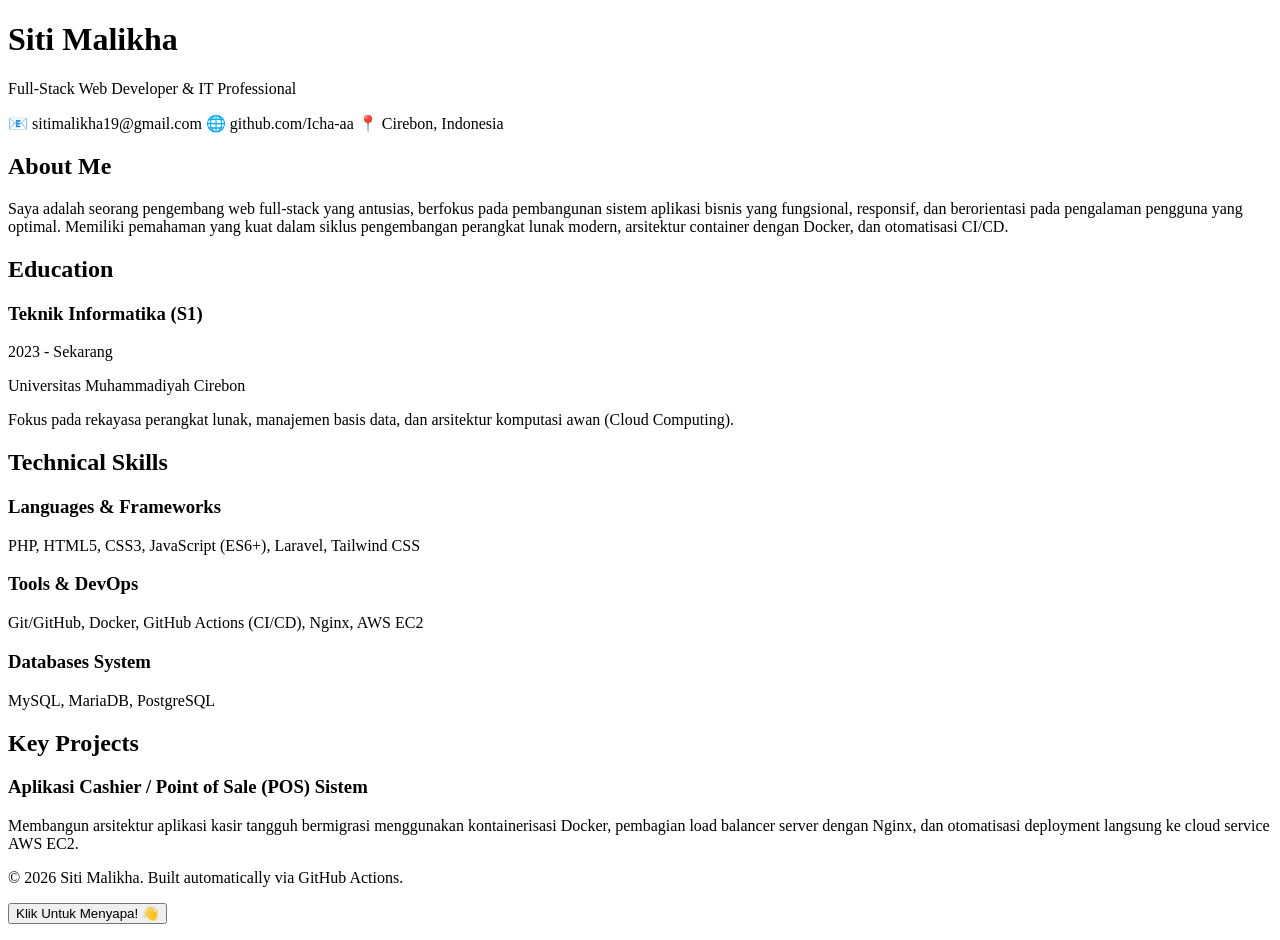
==== static-cv/index.html @ 8d079396 "git commit -m "fix: update deploy workflow to use correct branch name"" ====
<!DOCTYPE html>
<html lang="en">
<head>
    <meta charset="UTF-8">
    <meta name="viewport" content="width=device-width, initial-scale=1.0">
    <title>Curriculum Vitae - Siti Malikha</title>
    <link rel="stylesheet" href="styles/style.css">
    <link rel="preconnect" href="https://fonts.googleapis.com">
    <link rel="preconnect" href="https://fonts.gstatic.com" crossorigin>
    <link href="https://fonts.googleapis.com/css2?family=Inter:wght@300;400;500;600;700&display=swap" rel="stylesheet">
</head>
<body>
    <div class="cv-container">
        <header class="cv-header">
            <div class="header-content">
                <h1>Siti Malikha</h1>
                <p class="subtitle">Full-Stack Web Developer & IT Professional</p>
                <div class="contact-info">
                    <span>📧 sitimalikha19@gmail.com</span>
                    <span>🌐 github.com/Icha-aa</span>
                    <span>📍 Cirebon, Indonesia</span>
                </div>
            </div>
        </header>

        <div class="cv-body">
            <section class="cv-section">
                <h2>About Me</h2>
                <p>Saya adalah seorang pengembang web full-stack yang antusias, berfokus pada pembangunan sistem aplikasi bisnis yang fungsional, responsif, dan berorientasi pada pengalaman pengguna yang optimal. Memiliki pemahaman yang kuat dalam siklus pengembangan perangkat lunak modern, arsitektur container dengan Docker, dan otomatisasi CI/CD.</p>
            </section>

            <section class="cv-section">
                <h2>Education</h2>
                <div class="timeline-item">
                    <div class="timeline-header">
                        <h3>Teknik Informatika (S1)</h3>
                        <span class="date">2023 - Sekarang</span>
                    </div>
                    <p class="institution">Universitas Muhammadiyah Cirebon</p>
                    <p class="desc">Fokus pada rekayasa perangkat lunak, manajemen basis data, dan arsitektur komputasi awan (Cloud Computing).</p>
                </div>
            </section>

            <section class="cv-section">
                <h2>Technical Skills</h2>
                <div class="skills-grid">
                    <div class="skill-category">
                        <h3>Languages & Frameworks</h3>
                        <p>PHP, HTML5, CSS3, JavaScript (ES6+), Laravel, Tailwind CSS</p>
                    </div>
                    <div class="skill-category">
                        <h3>Tools & DevOps</h3>
                        <p>Git/GitHub, Docker, GitHub Actions (CI/CD), Nginx, AWS EC2</p>
                    </div>
                    <div class="skill-category">
                        <h3>Databases System</h3>
                        <p>MySQL, MariaDB, PostgreSQL</p>
                    </div>
                </div>
            </section>

            <section class="cv-section">
                <h2>Key Projects</h2>
                <div class="project-item">
                    <h3>Aplikasi Cashier / Point of Sale (POS) Sistem</h3>
                    <p class="desc">Membangun arsitektur aplikasi kasir tangguh bermigrasi menggunakan kontainerisasi Docker, pembagian load balancer server dengan Nginx, dan otomatisasi deployment langsung ke cloud service AWS EC2.</p>
                </div>
            </section>
        </div>

        <footer class="cv-footer">
            <p>&copy; 2026 Siti Malikha. Built automatically via GitHub Actions.</p>
            <button id="btn-interaktif" class="btn">Klik Untuk Menyapa! 👋</button>
            <p id="pesan-interaktif" class="hidden-msg"></p>
        </footer>
    </div>

    <script src="script.js"></script>
</body>
</html>
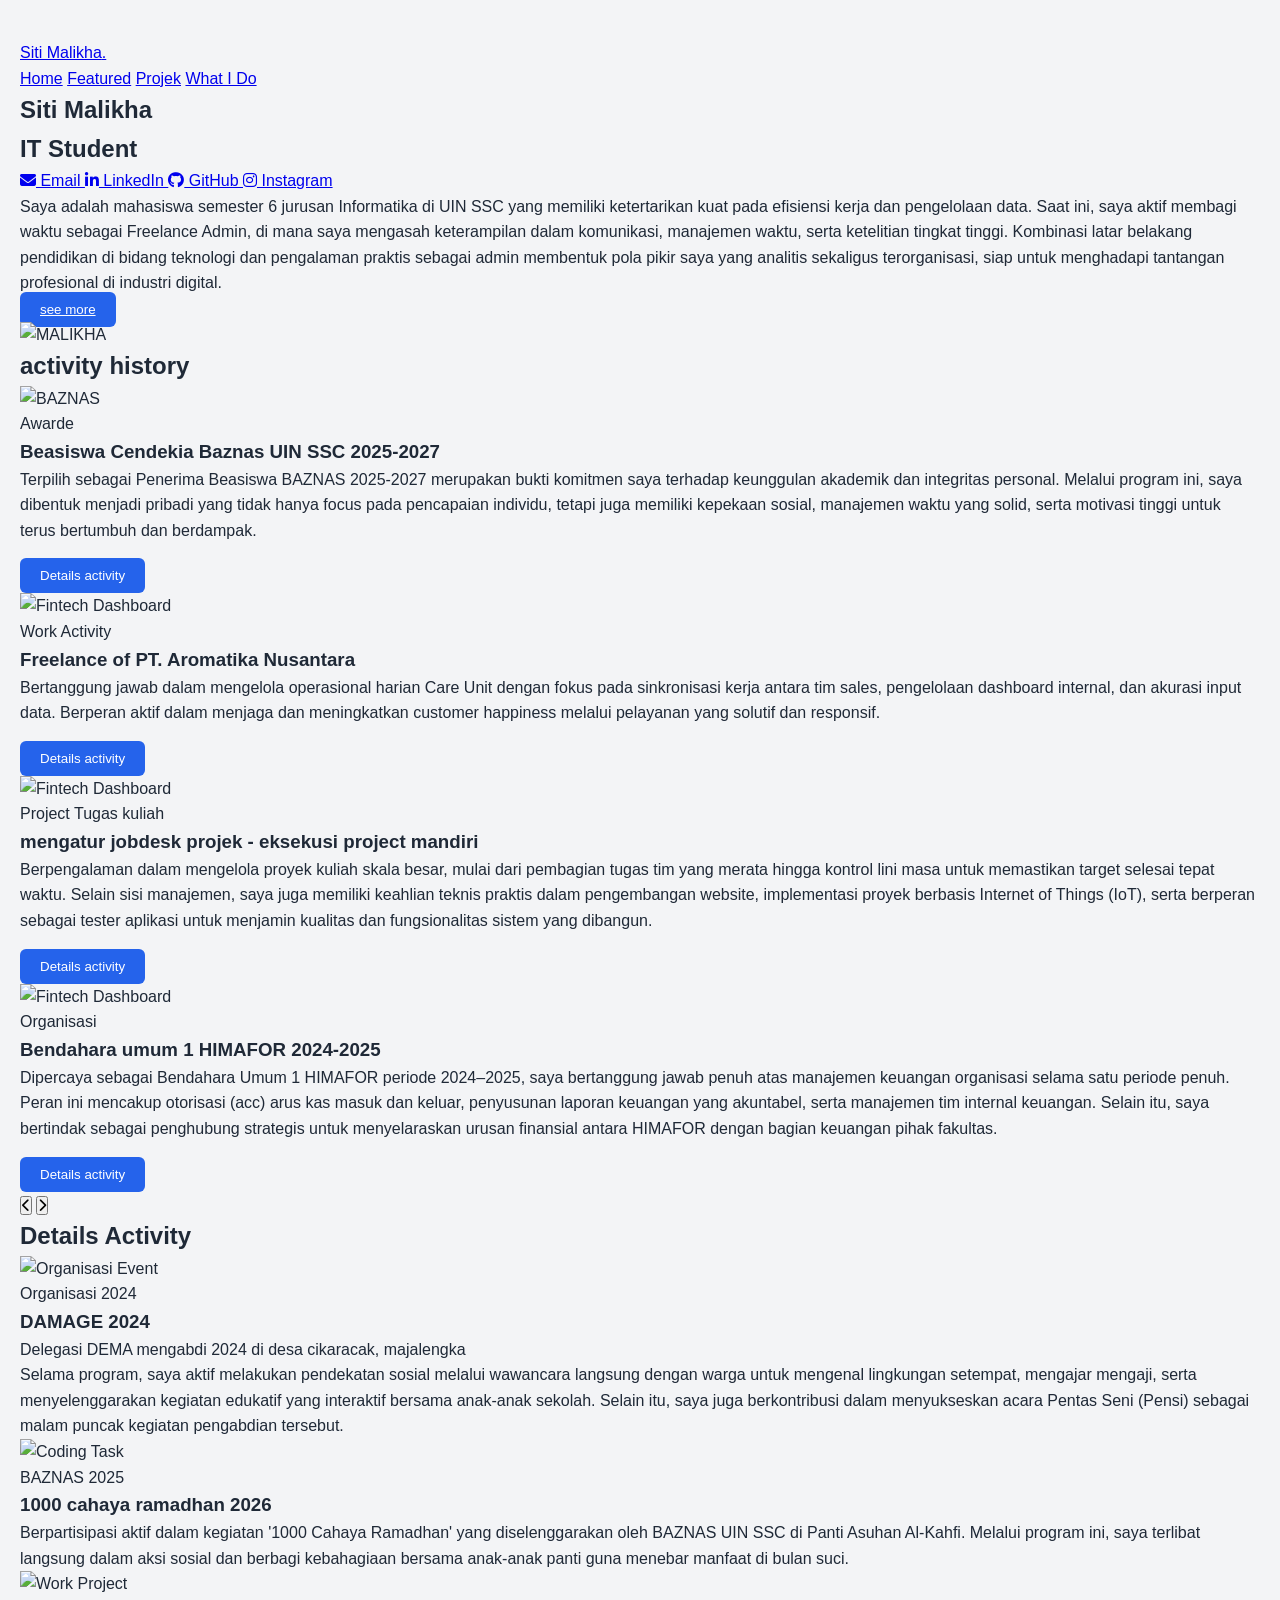
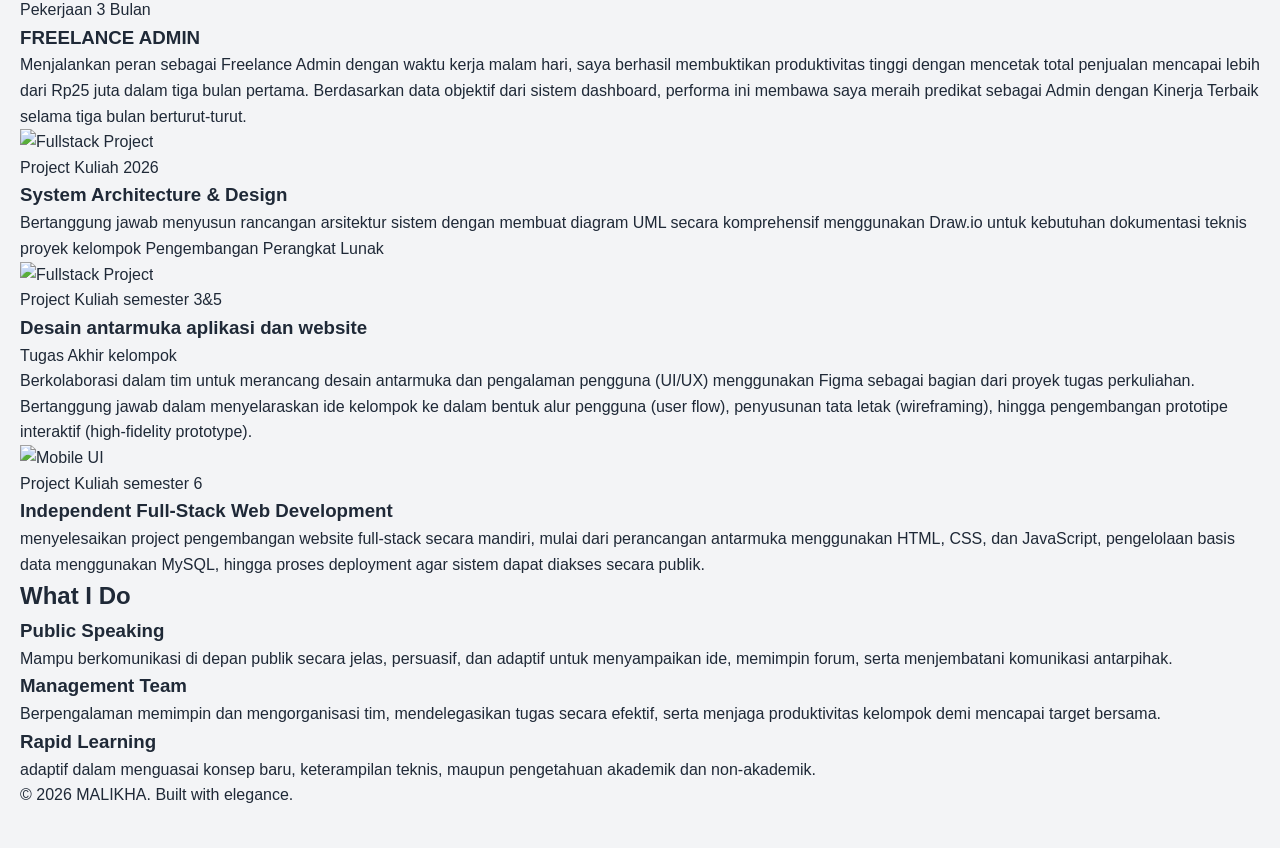
==== commit 23856148: "git commit -m "Move index.html to static-cv directory"" ====
--- a/static-cv/index.html
+++ b/static-cv/index.html
@@ -1,80 +1,307 @@
 <!DOCTYPE html>
-<html lang="en">
+<html lang="id">
 <head>
     <meta charset="UTF-8">
     <meta name="viewport" content="width=device-width, initial-scale=1.0">
-    <title>Curriculum Vitae - Siti Malikha</title>
-    <link rel="stylesheet" href="styles/style.css">
-    <link rel="preconnect" href="https://fonts.googleapis.com">
-    <link rel="preconnect" href="https://fonts.gstatic.com" crossorigin>
-    <link href="https://fonts.googleapis.com/css2?family=Inter:wght@300;400;500;600;700&display=swap" rel="stylesheet">
+    <title>Siti Malikha Portfolio</title>
+    <link href="https://fonts.googleapis.com/css2?family=Plus+Jakarta+Sans:wght=300;400;500;600;700&display=swap" rel="stylesheet">
+    <link rel="stylesheet" href="https://cdnjs.cloudflare.com/ajax/libs/font-awesome/6.4.0/css/all.min.css">
+    <link rel="stylesheet" href="style.css">
 </head>
 <body>
-    <div class="cv-container">
-        <header class="cv-header">
-            <div class="header-content">
-                <h1>Siti Malikha</h1>
-                <p class="subtitle">Full-Stack Web Developer & IT Professional</p>
-                <div class="contact-info">
-                    <span>📧 sitimalikha19@gmail.com</span>
-                    <span>🌐 github.com/Icha-aa</span>
-                    <span>📍 Cirebon, Indonesia</span>
-                </div>
-            </div>
-        </header>
-
-        <div class="cv-body">
-            <section class="cv-section">
-                <h2>About Me</h2>
-                <p>Saya adalah seorang pengembang web full-stack yang antusias, berfokus pada pembangunan sistem aplikasi bisnis yang fungsional, responsif, dan berorientasi pada pengalaman pengguna yang optimal. Memiliki pemahaman yang kuat dalam siklus pengembangan perangkat lunak modern, arsitektur container dengan Docker, dan otomatisasi CI/CD.</p>
-            </section>
-
-            <section class="cv-section">
-                <h2>Education</h2>
-                <div class="timeline-item">
-                    <div class="timeline-header">
-                        <h3>Teknik Informatika (S1)</h3>
-                        <span class="date">2023 - Sekarang</span>
-                    </div>
-                    <p class="institution">Universitas Muhammadiyah Cirebon</p>
-                    <p class="desc">Fokus pada rekayasa perangkat lunak, manajemen basis data, dan arsitektur komputasi awan (Cloud Computing).</p>
-                </div>
-            </section>
-
-            <section class="cv-section">
-                <h2>Technical Skills</h2>
-                <div class="skills-grid">
-                    <div class="skill-category">
-                        <h3>Languages & Frameworks</h3>
-                        <p>PHP, HTML5, CSS3, JavaScript (ES6+), Laravel, Tailwind CSS</p>
-                    </div>
-                    <div class="skill-category">
-                        <h3>Tools & DevOps</h3>
-                        <p>Git/GitHub, Docker, GitHub Actions (CI/CD), Nginx, AWS EC2</p>
-                    </div>
-                    <div class="skill-category">
-                        <h3>Databases System</h3>
-                        <p>MySQL, MariaDB, PostgreSQL</p>
-                    </div>
-                </div>
-            </section>
-
-            <section class="cv-section">
-                <h2>Key Projects</h2>
-                <div class="project-item">
-                    <h3>Aplikasi Cashier / Point of Sale (POS) Sistem</h3>
-                    <p class="desc">Membangun arsitektur aplikasi kasir tangguh bermigrasi menggunakan kontainerisasi Docker, pembagian load balancer server dengan Nginx, dan otomatisasi deployment langsung ke cloud service AWS EC2.</p>
-                </div>
-            </section>
-        </div>
-
-        <footer class="cv-footer">
-            <p>&copy; 2026 Siti Malikha. Built automatically via GitHub Actions.</p>
-            <button id="btn-interaktif" class="btn">Klik Untuk Menyapa! 👋</button>
-            <p id="pesan-interaktif" class="hidden-msg"></p>
-        </footer>
-    </div>
-
-    <script src="script.js"></script>
+
+    <nav>
+        <a href="#hero" class="logo">Siti Malikha<span>.</span></a>
+        <div class="nav-links">
+            <a href="#hero">Home</a>
+            <a href="#featured-projects">Featured</a>
+            <a href="#detail-projek">Projek</a>
+            <a href="#services">What I Do</a>
+        </div>
+    </nav>
+
+    <section id="hero" class="reveal">
+        <div class="hero-text">
+            <h1>Siti Malikha<br><span>IT Student</span></h1>
+            
+            <div class="hero-socials">
+                <a href="mailto:sitimalikha.info@gmail.com" class="social-link">
+                    <i class="fa-solid fa-envelope"></i> Email
+                </a>
+                <a href="https://www.linkedin.com/in/siti-malikha-b09527334/" target="_blank" class="social-link">
+                    <i class="fa-brands fa-linkedin-in"></i> LinkedIn
+                </a>
+                <a href="https://github.com/Icha-aa/" target="_blank" class="social-link">
+                    <i class="fa-brands fa-github"></i> GitHub
+                </a>
+                <a href="https://www.instagram.com/__thismeica" target="_blank" class="social-link">
+                    <i class="fa-brands fa-instagram"></i> Instagram
+                </a>
+            </div>
+
+            <p>Saya adalah mahasiswa semester 6 jurusan Informatika di UIN SSC 
+                yang memiliki ketertarikan kuat pada efisiensi kerja dan pengelolaan data.
+                Saat ini, saya aktif membagi waktu sebagai Freelance Admin, di mana saya mengasah
+                keterampilan dalam komunikasi, manajemen waktu, serta ketelitian tingkat tinggi. 
+                Kombinasi latar belakang pendidikan di bidang teknologi dan pengalaman praktis sebagai admin membentuk
+                pola pikir saya yang analitis sekaligus terorganisasi, siap untuk menghadapi tantangan profesional di industri digital.</p>
+            <a href="#featured-projects" class="btn">see more</a>
+        </div>
+        
+        <div class="photo-box-wrapper">
+            <div class="photo-box">
+                <img src="foto_profil.jpg" alt="MALIKHA">
+            </div>
+        </div>
+    </section>
+
+    <section id="featured-projects" class="reveal">
+        <h2 class="section-title">activity history</h2>
+        
+        <div class="slider-container">
+            <div class="slides" id="slider">
+                
+                <div class="slide">
+                    <div class="slide-img-area">
+                        <img src="projek1.jpg" alt="BAZNAS" class="slide-img">
+                    </div>
+                    <div class="slide-content">
+                        <span class="tag">Awarde</span>
+                        <h3>Beasiswa Cendekia Baznas UIN SSC 2025-2027</h3>
+                        <p>Terpilih sebagai Penerima Beasiswa BAZNAS 2025-2027
+                            merupakan bukti komitmen saya terhadap keunggulan akademik dan integritas personal. 
+                            Melalui program ini, saya dibentuk menjadi pribadi yang tidak hanya focus pada pencapaian individu, 
+                            tetapi juga memiliki kepekaan sosial, manajemen waktu yang solid, serta motivasi tinggi untuk terus bertumbuh 
+                            dan berdampak.</p>
+                        <button class="btn" onclick="scrollToProjek()">Details activity</button>
+                    </div>
+                </div>
+
+                <div class="slide">
+                    <div class="slide-img-area">
+                        <img src="projek2.jpg" alt="Fintech Dashboard" class="slide-img">
+                    </div>
+                    <div class="slide-content">
+                        <span class="tag">Work Activity</span>
+                        <h3>Freelance of PT. Aromatika Nusantara</h3>
+                        <p>Bertanggung jawab dalam mengelola operasional harian Care Unit dengan fokus pada sinkronisasi kerja
+                            antara tim sales, pengelolaan dashboard internal, dan akurasi input data. Berperan aktif dalam menjaga
+                            dan meningkatkan customer happiness melalui pelayanan yang solutif dan responsif.</p>
+                        <button class="btn" onclick="scrollToProjek()">Details activity</button>
+                    </div>
+                </div>
+
+                <div class="slide">
+                    <div class="slide-img-area">
+                        <img src="projek3.jpg" alt="Fintech Dashboard" class="slide-img">
+                    </div>
+                    <div class="slide-content">
+                        <span class="tag">Project Tugas kuliah</span>
+                        <h3>mengatur jobdesk projek - eksekusi project mandiri</h3>
+                        <p>Berpengalaman dalam mengelola proyek kuliah skala besar, 
+                            mulai dari pembagian tugas tim yang merata hingga kontrol lini masa 
+                            untuk memastikan target selesai tepat waktu. Selain sisi manajemen, 
+                            saya juga memiliki keahlian teknis praktis dalam pengembangan website, implementasi proyek 
+                            berbasis Internet of Things (IoT), serta berperan sebagai tester aplikasi 
+                            untuk menjamin kualitas dan fungsionalitas sistem yang dibangun.</p>
+                        <button class="btn" onclick="scrollToProjek()">Details activity</button>
+                    </div>
+                </div>
+
+                <div class="slide">
+                    <div class="slide-img-area">
+                        <img src="projek4.jpg" alt="Fintech Dashboard" class="slide-img">
+                    </div>
+                    <div class="slide-content">
+                        <span class="tag">Organisasi</span>
+                        <h3>Bendahara umum 1 HIMAFOR 2024-2025</h3>
+                        <p>Dipercaya sebagai Bendahara Umum 1 HIMAFOR periode 2024–2025,
+                            saya bertanggung jawab penuh atas manajemen keuangan organisasi
+                            selama satu periode penuh. Peran ini mencakup otorisasi (acc) 
+                            arus kas masuk dan keluar, penyusunan laporan keuangan yang akuntabel, 
+                            serta manajemen tim internal keuangan. Selain itu, saya bertindak 
+                            sebagai penghubung strategis untuk menyelaraskan urusan finansial antara 
+                            HIMAFOR dengan bagian keuangan pihak fakultas.</p>
+                        <button class="btn" onclick="scrollToProjek()">Details activity</button>
+                    </div>
+                </div>
+            </div>
+
+            <button class="slide-btn prev" onclick="moveSlide(-1)"><i class="fas fa-chevron-left"></i></button>
+            <button class="slide-btn next" onclick="moveSlide(1)"><i class="fas fa-chevron-right"></i></button>
+        </div>
+    </section>
+
+    <section id="detail-projek" class="reveal">
+        <h2 class="section-title">Details Activity</h2>
+        
+        <div class="scroll-container">
+            
+            <div class="project-grid-card">
+                <div class="project-card-img">
+                    <img src="DAMAGE.jpg" alt="Organisasi Event">
+                </div>
+                <div class="project-card-info">
+                    <div class="project-card-meta">
+                        <span class="project-card-badge">Organisasi</span>
+                        <span class="project-card-date">2024</span>
+                    </div>
+                    <h3>DAMAGE 2024</h3>
+                    <p class="project-subtitle">Delegasi DEMA mengabdi 2024 di desa cikaracak, majalengka</p>
+                    <p>Selama program, saya aktif melakukan pendekatan sosial melalui wawancara langsung
+                        dengan warga untuk mengenal lingkungan setempat, mengajar mengaji, serta menyelenggarakan 
+                        kegiatan edukatif yang interaktif bersama anak-anak sekolah. Selain itu, saya juga berkontribusi 
+                        dalam menyukseskan acara Pentas Seni (Pensi) sebagai malam puncak kegiatan pengabdian tersebut.</p>
+                </div>
+            </div>
+
+            <div class="project-grid-card">
+                <div class="project-card-img">
+                    <img src="1000.jpg" alt="Coding Task">
+                </div>
+                <div class="project-card-info">
+                    <div class="project-card-meta">
+                        <span class="project-card-badge">BAZNAS</span>
+                        <span class="project-card-date">2025</span>
+                    </div>
+                    <h3>1000 cahaya ramadhan 2026</h3>
+                    <p>Berpartisipasi aktif dalam kegiatan '1000 Cahaya Ramadhan'
+                        yang diselenggarakan oleh BAZNAS UIN SSC di Panti Asuhan Al-Kahfi.
+                        Melalui program ini, saya terlibat langsung dalam aksi sosial dan
+                        berbagi kebahagiaan bersama anak-anak panti guna menebar manfaat di bulan suci.</p>
+                </div>
+            </div>
+
+            <div class="project-grid-card">
+                <div class="project-card-img">
+                    <img src="pekerjaan.jpeg" alt="Work Project">
+                </div>
+                <div class="project-card-info">
+                    <div class="project-card-meta">
+                        <span class="project-card-badge">Pekerjaan</span>
+                        <span class="project-card-date">3 Bulan</span>
+                    </div>
+                    <h3>FREELANCE ADMIN</h3>
+                    <p>Menjalankan peran sebagai Freelance Admin dengan waktu kerja malam hari, 
+                        saya berhasil membuktikan produktivitas tinggi dengan mencetak total penjualan mencapai 
+                        lebih dari Rp25 juta dalam tiga bulan pertama. Berdasarkan data objektif dari 
+                        sistem dashboard, performa ini membawa saya meraih predikat sebagai Admin dengan Kinerja Terbaik 
+                        selama tiga bulan berturut-turut.</p>
+                </div>
+            </div>
+
+            <div class="project-grid-card">
+                <div class="project-card-img">
+                    <img src="ppl.jpeg" alt="Fullstack Project">
+                </div>
+                <div class="project-card-info">
+                    <div class="project-card-meta">
+                        <span class="project-card-badge">Project Kuliah</span>
+                        <span class="project-card-date">2026</span>
+                        
+                    </div>
+                    <h3>System Architecture & Design</h3>
+                    <p>Bertanggung jawab menyusun rancangan arsitektur sistem dengan membuat diagram UML secara komprehensif menggunakan Draw.io untuk kebutuhan dokumentasi teknis proyek kelompok Pengembangan Perangkat Lunak</p>
+                </div>
+            </div>
+
+            <div class="project-grid-card">
+                <div class="project-card-img">
+                    <img src="FIG.jpg" alt="Fullstack Project">
+                </div>
+                <div class="project-card-info">
+                    <div class="project-card-meta">
+                        <span class="project-card-badge">Project Kuliah</span>
+                        <span class="project-card-date">semester 3&5</span>
+                    </div>
+                    <h3>Desain antarmuka aplikasi dan website</h3>
+                    <p class="project-subtitle">Tugas Akhir kelompok</p>
+                    <p>Berkolaborasi dalam tim untuk merancang desain 
+                        antarmuka dan pengalaman pengguna (UI/UX)
+                        menggunakan Figma sebagai bagian dari proyek tugas perkuliahan. 
+                        Bertanggung jawab dalam menyelaraskan ide kelompok ke dalam bentuk alur pengguna (user flow), 
+                        penyusunan tata letak (wireframing), hingga pengembangan prototipe interaktif (high-fidelity prototype).</p>
+                </div>
+            </div>
+
+            <div class="project-grid-card">
+                <div class="project-card-img">
+                    <img src="AWS.jpeg" alt="Mobile UI">
+                </div>
+                <div class="project-card-info">
+                    <div class="project-card-meta">
+                        <span class="project-card-badge">Project Kuliah</span>
+                        <span class="project-card-date">semester 6</span>
+                    </div>
+                    <h3>Independent Full-Stack Web Development</h3>
+                    <p class="project-subtitle"></p>
+                    <p>menyelesaikan project pengembangan website full-stack secara mandiri, mulai dari perancangan 
+                        antarmuka menggunakan HTML, CSS, dan JavaScript, pengelolaan basis data menggunakan MySQL,
+                        hingga proses deployment agar sistem dapat diakses secara publik.</p>
+                </div>
+            </div>
+
+        </div>
+    </section>
+
+    <section id="services" class="reveal">
+        <h2 class="section-title">What I Do</h2>
+        <div class="grid-container">
+            
+            <div class="card">
+                <h3>Public Speaking</h3>
+                <p>Mampu berkomunikasi di depan publik secara jelas, persuasif, dan adaptif untuk menyampaikan ide, memimpin forum, serta menjembatani komunikasi antarpihak.</p>
+            </div>
+
+            <div class="card">
+                <h3>Management Team</h3>
+                <p>Berpengalaman memimpin dan mengorganisasi tim, mendelegasikan tugas secara efektif, serta menjaga produktivitas kelompok demi mencapai target bersama.</p>
+            </div>
+
+            <div class="card">
+                <h3>Rapid Learning</h3>
+                <p>adaptif dalam menguasai konsep baru, keterampilan teknis, maupun pengetahuan akademik dan non-akademik.</p>
+            </div>
+
+        </div>
+    </section>
+
+    <footer>
+        <p>&copy; 2026 MALIKHA. Built with elegance.</p>
+    </footer>
+
+    <script>
+        // --- SCROLL AUTOMATIC REVEAL ANIMATION ---
+        const observer = new IntersectionObserver((entries) => {
+            entries.forEach((entry) => {
+                if (entry.isIntersecting) {
+                    entry.target.classList.add('active');
+                }
+            });
+        }, { 
+            // Nilai threshold diturunkan menjadi 0.05 agar animasi langsung aktif begitu ujung elemen masuk layar
+            threshold: 0.05 
+        });
+
+        document.querySelectorAll('.reveal').forEach((el) => observer.observe(el));
+
+        // --- HERO SLIDESHOW CONTROLLER ---
+        let currentSlide = 0;
+        const slider = document.getElementById('slider');
+        const totalSlides = document.querySelectorAll('.slide').length;
+
+        function moveSlide(direction) {
+            currentSlide += direction;
+            if (currentSlide >= totalSlides) currentSlide = 0;
+            if (currentSlide < 0) currentSlide = totalSlides - 1;
+            slider.style.transform = `translateX(-${currentSlide * 100}%)`;
+        }
+
+        // --- VIEW CASE AUTOMATIC SMOOTH SCROLL FUNCTION ---
+        function scrollToProjek() {
+            const targetSection = document.getElementById('detail-projek');
+            targetSection.scrollIntoView({ behavior: 'smooth' });
+        }
+    </script>
 </body>
 </html>
--- a/static-cv/style.css
+++ b/static-cv/style.css
@@ -0,0 +1,182 @@
+/* Reset Default Style */
+* {
+    margin: 0;
+    padding: 0;
+    box-sizing: border-box;
+}
+
+body {
+    font-family: 'Inter', sans-serif;
+    background-color: #f3f4f6;
+    color: #1f2937;
+    line-height: 1.6;
+    padding: 40px 20px;
+}
+
+/* Container Utama */
+.cv-container {
+    max-width: 800px;
+    margin: 0 auto;
+    background: #ffffff;
+    border-radius: 12px;
+    box-shadow: 0 4px 6px -1px rgba(0, 0, 0, 0.1), 0 2px 4px -1px rgba(0, 0, 0, 0.06);
+    overflow: hidden;
+}
+
+/* Header Section */
+.cv-header {
+    background-color: #1e3a8a; /* Deep Indigo Navy */
+    color: #ffffff;
+    padding: 40px;
+}
+
+.cv-header h1 {
+    font-size: 28pt;
+    font-weight: 700;
+    margin-bottom: 8px;
+    letter-spacing: -0.5px;
+}
+
+.cv-header .subtitle {
+    font-size: 14pt;
+    font-weight: 300;
+    color: #93c5fd;
+    margin-bottom: 20px;
+}
+
+.contact-info {
+    display: flex;
+    flex-wrap: wrap;
+    gap: 20px;
+    font-size: 10.5pt;
+    color: #e0f2fe;
+}
+
+/* Body Content */
+.cv-body {
+    padding: 40px;
+}
+
+.cv-section {
+    margin-bottom: 35px;
+}
+
+/* Variasi Heading Kiri Accent */
+.cv-section h2 {
+    font-size: 15pt;
+    color: #1e3a8a;
+    border-left: 4px solid #3b82f6;
+    padding-left: 12px;
+    margin-bottom: 15px;
+    font-weight: 600;
+    text-transform: uppercase;
+    letter-spacing: 0.5px;
+}
+
+.cv-section p {
+    font-size: 11pt;
+    color: #4b5563;
+    text-align: justify;
+}
+
+/* Timeline Pendidikan */
+.timeline-item {
+    margin-bottom: 15px;
+}
+
+.timeline-header {
+    display: flex;
+    justify-content: space-between;
+    align-items: center;
+}
+
+.timeline-header h3 {
+    font-size: 12pt;
+    color: #111827;
+    font-weight: 600;
+}
+
+.timeline-header .date {
+    font-size: 10pt;
+    background: #eff6ff;
+    color: #2563eb;
+    padding: 2px 10px;
+    border-radius: 20px;
+    font-weight: 500;
+}
+
+.institution {
+    font-weight: 500;
+    color: #374151;
+    font-size: 11pt;
+}
+
+.desc {
+    font-size: 10.5pt !important;
+    color: #6b7280 !important;
+    margin-top: 4px;
+}
+
+/* Grid Skills */
+.skills-grid {
+    display: block;
+}
+
+.skill-category {
+    background: #f8fafc;
+    border: 1px solid #e2e8f0;
+    border-radius: 8px;
+    padding: 15px;
+    margin-bottom: 12px;
+}
+
+.skill-category h3 {
+    font-size: 11pt;
+    color: #1e3a8a;
+    margin-bottom: 5px;
+}
+
+.project-item h3 {
+    font-size: 12pt;
+    color: #111827;
+    margin-bottom: 4px;
+}
+
+/* Footer Section */
+.cv-footer {
+    background: #f8fafc;
+    padding: 30px;
+    text-align: center;
+    border-top: 1px solid #e2e8f0;
+}
+
+.cv-footer p {
+    font-size: 10pt;
+    color: #6b7280;
+}
+
+/* Button & Interaktif */
+.btn {
+    background-color: #2563eb;
+    color: white;
+    border: none;
+    padding: 10px 20px;
+    font-family: 'Inter', sans-serif;
+    font-size: 10pt;
+    font-weight: 500;
+    border-radius: 6px;
+    cursor: pointer;
+    margin-top: 15px;
+    transition: background 0.2s;
+}
+
+.btn:hover {
+    background-color: #1d4ed8;
+}
+
+.hidden-msg {
+    margin-top: 12px;
+    font-size: 11pt;
+    font-weight: 600;
+    color: #059669;
+}
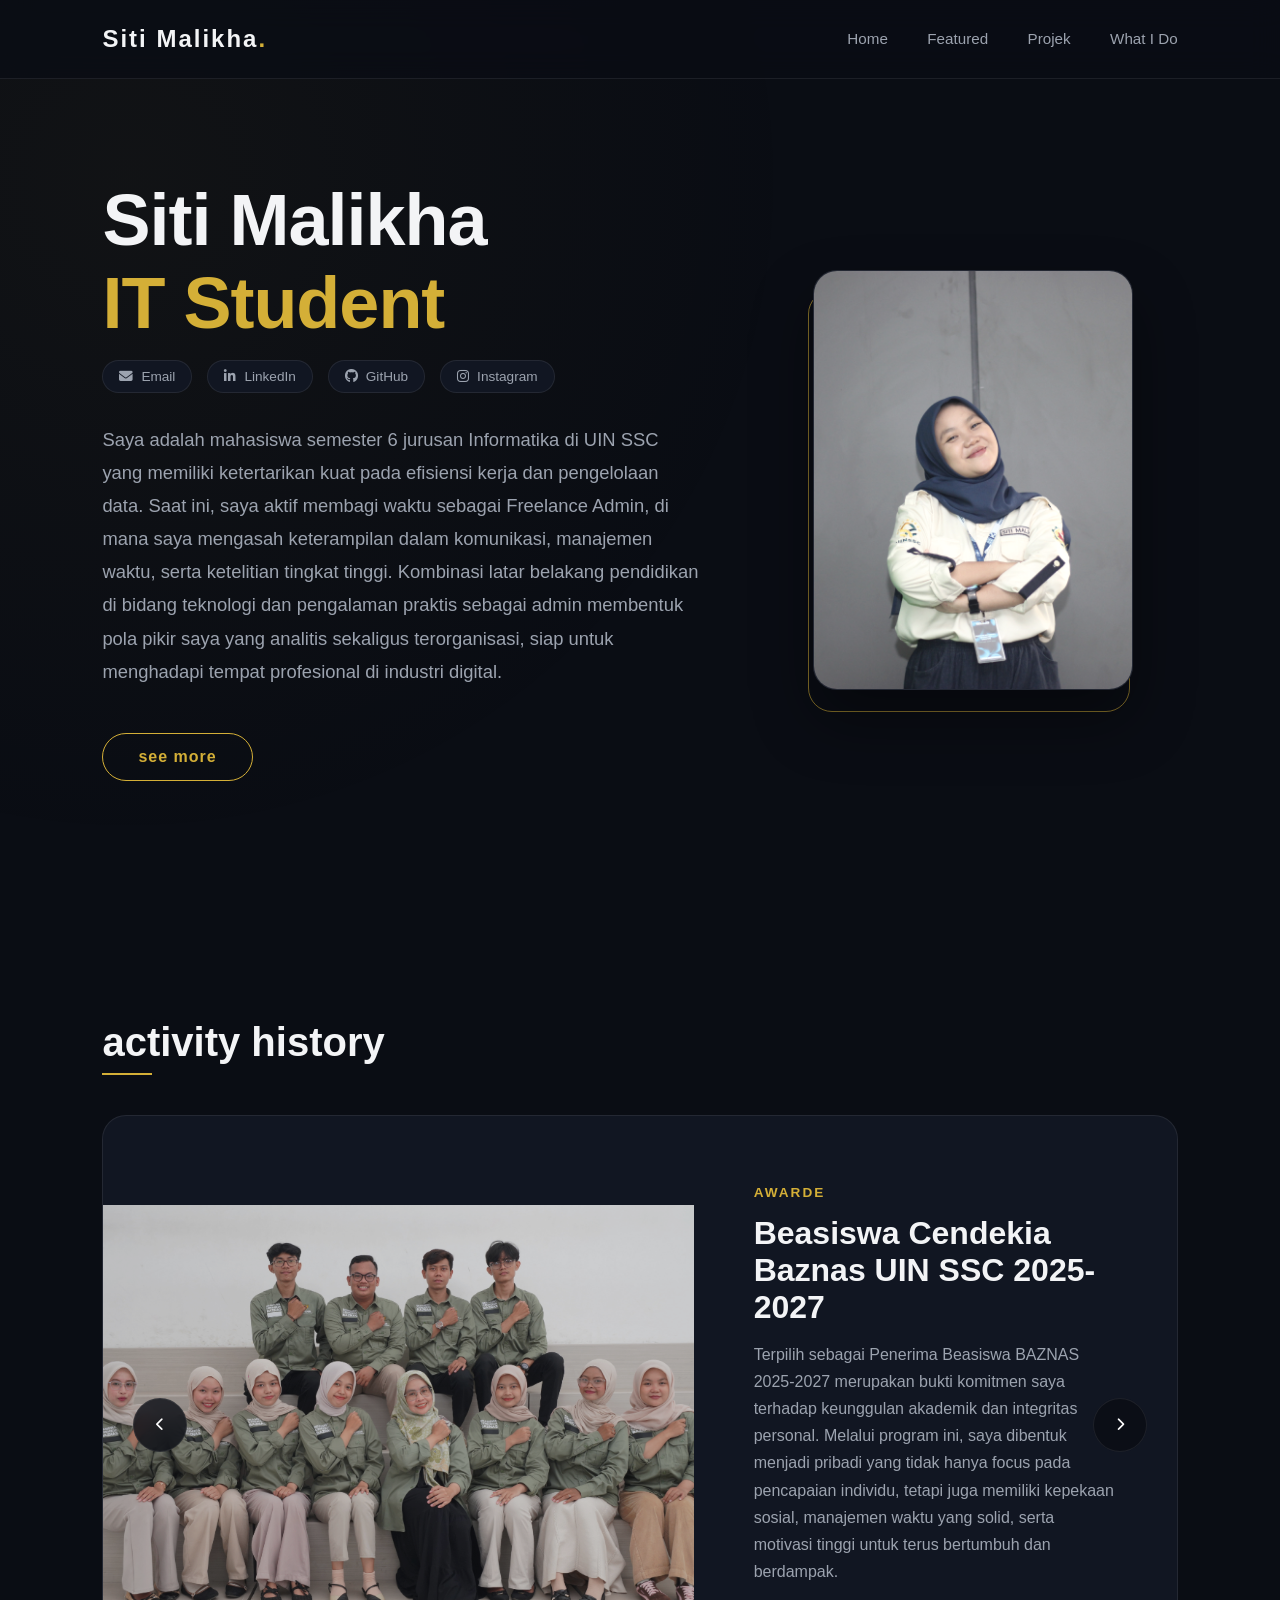
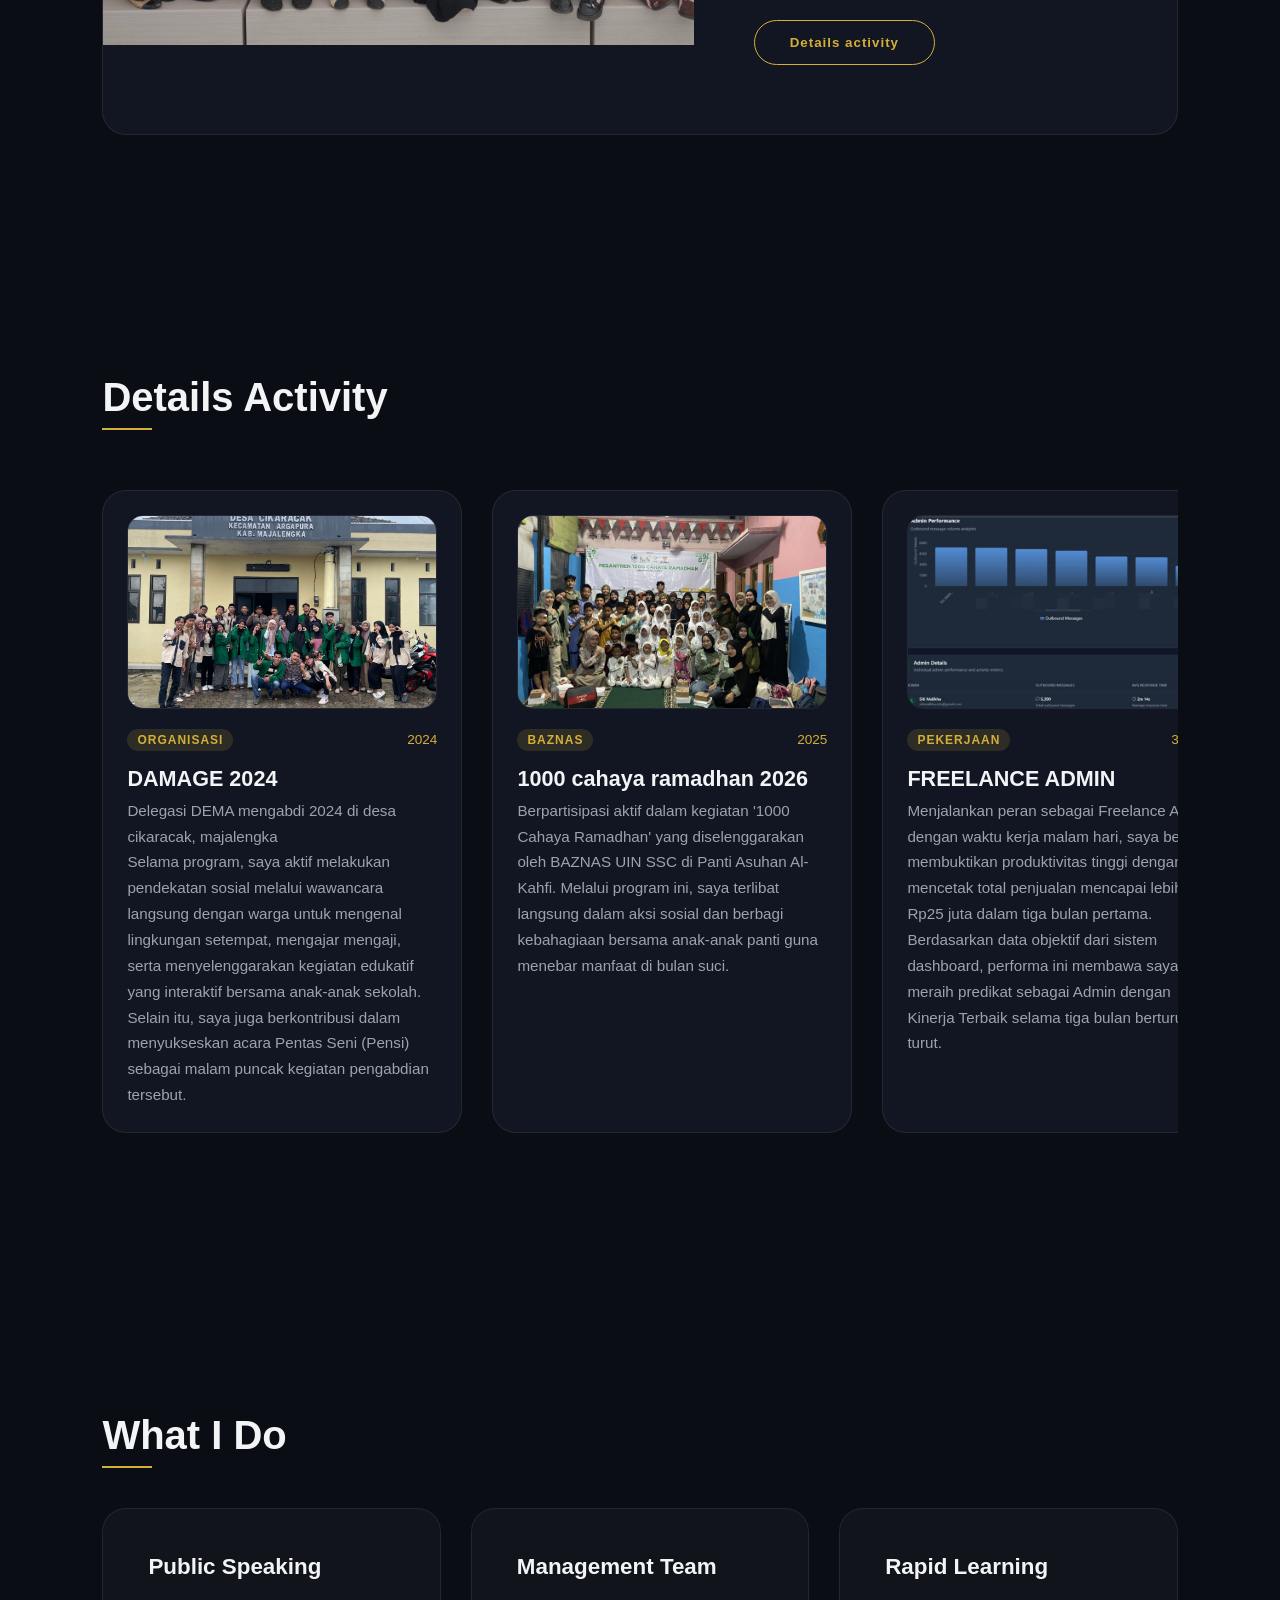
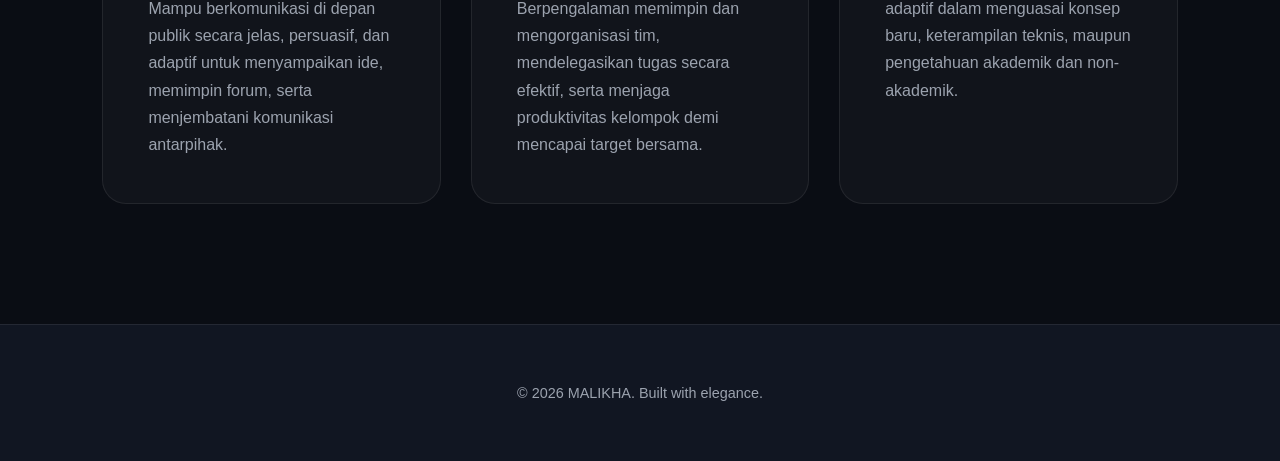
==== commit 7e8c03ea: "git commit -m "Move index.html to static-cv directory"" ====
--- a/static-cv/index.html
+++ b/static-cv/index.html
@@ -6,7 +6,8 @@
     <title>Siti Malikha Portfolio</title>
     <link href="https://fonts.googleapis.com/css2?family=Plus+Jakarta+Sans:wght=300;400;500;600;700&display=swap" rel="stylesheet">
     <link rel="stylesheet" href="https://cdnjs.cloudflare.com/ajax/libs/font-awesome/6.4.0/css/all.min.css">
-    <link rel="stylesheet" href="style.css">
+    <!-- PERBAIKAN: Mengarah ke folder styles -->
+    <link rel="stylesheet" href="styles/style.css">
 </head>
 <body>
 
@@ -44,13 +45,14 @@
                 Saat ini, saya aktif membagi waktu sebagai Freelance Admin, di mana saya mengasah
                 keterampilan dalam komunikasi, manajemen waktu, serta ketelitian tingkat tinggi. 
                 Kombinasi latar belakang pendidikan di bidang teknologi dan pengalaman praktis sebagai admin membentuk
-                pola pikir saya yang analitis sekaligus terorganisasi, siap untuk menghadapi tantangan profesional di industri digital.</p>
+                pola pikir saya yang analitis sekaligus terorganisasi, siap untuk menghadapi tempat profesional di industri digital.</p>
             <a href="#featured-projects" class="btn">see more</a>
         </div>
         
         <div class="photo-box-wrapper">
             <div class="photo-box">
-                <img src="foto_profil.jpg" alt="MALIKHA">
+                <!-- PERBAIKAN: Folder styles + ekstensi .JPG -->
+                <img src="styles/foto_profil.JPG" alt="MALIKHA">
             </div>
         </div>
     </section>
@@ -63,7 +65,8 @@
                 
                 <div class="slide">
                     <div class="slide-img-area">
-                        <img src="projek1.jpg" alt="BAZNAS" class="slide-img">
+                        <!-- PERBAIKAN: Folder styles + ekstensi .JPG -->
+                        <img src="styles/projek1.JPG" alt="BAZNAS" class="slide-img">
                     </div>
                     <div class="slide-content">
                         <span class="tag">Awarde</span>
@@ -79,7 +82,8 @@
 
                 <div class="slide">
                     <div class="slide-img-area">
-                        <img src="projek2.jpg" alt="Fintech Dashboard" class="slide-img">
+                        <!-- PERBAIKAN: Folder styles -->
+                        <img src="styles/projek2.jpg" alt="Fintech Dashboard" class="slide-img">
                     </div>
                     <div class="slide-content">
                         <span class="tag">Work Activity</span>
@@ -93,7 +97,8 @@
 
                 <div class="slide">
                     <div class="slide-img-area">
-                        <img src="projek3.jpg" alt="Fintech Dashboard" class="slide-img">
+                        <!-- PERBAIKAN: Folder styles -->
+                        <img src="styles/projek3.jpg" alt="Fintech Dashboard" class="slide-img">
                     </div>
                     <div class="slide-content">
                         <span class="tag">Project Tugas kuliah</span>
@@ -110,7 +115,8 @@
 
                 <div class="slide">
                     <div class="slide-img-area">
-                        <img src="projek4.jpg" alt="Fintech Dashboard" class="slide-img">
+                        <!-- PERBAIKAN: Folder styles -->
+                        <img src="styles/projek4.jpg" alt="Fintech Dashboard" class="slide-img">
                     </div>
                     <div class="slide-content">
                         <span class="tag">Organisasi</span>
@@ -139,7 +145,8 @@
             
             <div class="project-grid-card">
                 <div class="project-card-img">
-                    <img src="DAMAGE.jpg" alt="Organisasi Event">
+                    <!-- PERBAIKAN: Folder styles + ekstensi .JPG -->
+                    <img src="styles/DAMAGE.JPG" alt="Organisasi Event">
                 </div>
                 <div class="project-card-info">
                     <div class="project-card-meta">
@@ -157,7 +164,8 @@
 
             <div class="project-grid-card">
                 <div class="project-card-img">
-                    <img src="1000.jpg" alt="Coding Task">
+                    <!-- PERBAIKAN: Folder styles -->
+                    <img src="styles/1000.jpg" alt="Coding Task">
                 </div>
                 <div class="project-card-info">
                     <div class="project-card-meta">
@@ -174,7 +182,8 @@
 
             <div class="project-grid-card">
                 <div class="project-card-img">
-                    <img src="pekerjaan.jpeg" alt="Work Project">
+                    <!-- PERBAIKAN: Folder styles -->
+                    <img src="styles/pekerjaan.jpeg" alt="Work Project">
                 </div>
                 <div class="project-card-info">
                     <div class="project-card-meta">
@@ -192,13 +201,13 @@
 
             <div class="project-grid-card">
                 <div class="project-card-img">
-                    <img src="ppl.jpeg" alt="Fullstack Project">
+                    <!-- PERBAIKAN: Folder styles -->
+                    <img src="styles/ppl.jpeg" alt="Fullstack Project">
                 </div>
                 <div class="project-card-info">
                     <div class="project-card-meta">
                         <span class="project-card-badge">Project Kuliah</span>
                         <span class="project-card-date">2026</span>
-                        
                     </div>
                     <h3>System Architecture & Design</h3>
                     <p>Bertanggung jawab menyusun rancangan arsitektur sistem dengan membuat diagram UML secara komprehensif menggunakan Draw.io untuk kebutuhan dokumentasi teknis proyek kelompok Pengembangan Perangkat Lunak</p>
@@ -207,7 +216,8 @@
 
             <div class="project-grid-card">
                 <div class="project-card-img">
-                    <img src="FIG.jpg" alt="Fullstack Project">
+                    <!-- PERBAIKAN: Folder styles + ekstensi .jpg -->
+                    <img src="styles/FIG.jpg" alt="Fullstack Project">
                 </div>
                 <div class="project-card-info">
                     <div class="project-card-meta">
@@ -226,7 +236,8 @@
 
             <div class="project-grid-card">
                 <div class="project-card-img">
-                    <img src="AWS.jpeg" alt="Mobile UI">
+                    <!-- PERBAIKAN: Folder styles -->
+                    <img src="styles/AWS.jpeg" alt="Mobile UI">
                 </div>
                 <div class="project-card-info">
                     <div class="project-card-meta">
@@ -271,7 +282,6 @@
     </footer>
 
     <script>
-        // --- SCROLL AUTOMATIC REVEAL ANIMATION ---
         const observer = new IntersectionObserver((entries) => {
             entries.forEach((entry) => {
                 if (entry.isIntersecting) {
@@ -279,13 +289,11 @@
                 }
             });
         }, { 
-            // Nilai threshold diturunkan menjadi 0.05 agar animasi langsung aktif begitu ujung elemen masuk layar
             threshold: 0.05 
         });
 
         document.querySelectorAll('.reveal').forEach((el) => observer.observe(el));
 
-        // --- HERO SLIDESHOW CONTROLLER ---
         let currentSlide = 0;
         const slider = document.getElementById('slider');
         const totalSlides = document.querySelectorAll('.slide').length;
@@ -297,7 +305,6 @@
             slider.style.transform = `translateX(-${currentSlide * 100}%)`;
         }
 
-        // --- VIEW CASE AUTOMATIC SMOOTH SCROLL FUNCTION ---
         function scrollToProjek() {
             const targetSection = document.getElementById('detail-projek');
             targetSection.scrollIntoView({ behavior: 'smooth' });
--- a/static-cv/styles/style.css
+++ b/static-cv/styles/style.css
@@ -0,0 +1,491 @@
+
+        /* --- DESIGN SYSTEM & RESET --- */
+        :root {
+            --bg-dark: #0a0d14;
+            --bg-secondary: #111622;
+            --card-bg: rgba(255, 255, 255, 0.03);
+            --border-color: rgba(255, 255, 255, 0.08);
+            --accent: #d4af37; /* Elegant Gold */
+            --accent-glow: rgba(212, 175, 55, 0.15);
+            --text-main: #f3f4f6;
+            --text-muted: #9ca3af;
+            --transition-smooth: all 0.8s cubic-bezier(0.16, 1, 0.3, 1); /* Transisi diperhalus */
+        }
+/* Reset CSS */
+        * {
+            margin: 0;
+            padding: 0;
+            box-sizing: border-box;
+            font-family: 'Plus Jakarta Sans', sans-serif;
+            scroll-behavior: smooth;
+        }
+
+        body {
+            background-color: var(--bg-dark);
+            color: var(--text-main);
+            overflow-x: hidden;
+        }
+
+        /* --- MODERN SCROLL REVEAL ANIMATION (EFEK MUNCUL DARI BAWAH) --- */
+        .reveal {
+            opacity: 0;
+            transform: translateY(60px); /* Jarak dorongan dari bawah ditingkatkan agar lebih terasa */
+            transition: var(--transition-smooth);
+            will-change: transform, opacity;
+        }
+
+        .reveal.active {
+            opacity: 1;
+            transform: translateY(0);
+        }
+
+        /* --- NAVBAR --- */
+        nav {
+            position: fixed;
+            top: 0;
+            width: 100%;
+            padding: 25px 8%;
+            display: flex;
+            justify-content: space-between;
+            align-items: center;
+            backdrop-filter: blur(15px);
+            background: rgba(10, 13, 20, 0.75);
+            border-bottom: 1px solid var(--border-color);
+            z-index: 100;
+        }
+
+        .logo {
+            font-size: 1.5rem;
+            font-weight: 700;
+            letter-spacing: 2px;
+            color: var(--text-main);
+            text-decoration: none;
+        }
+        .logo span { color: var(--accent); }
+
+        .nav-links a {
+            color: var(--text-muted);
+            text-decoration: none;
+            margin-left: 35px;
+            transition: var(--transition-smooth);
+            font-size: 0.95rem;
+            font-weight: 500;
+        }
+        .nav-links a:hover { color: var(--accent); }
+
+        /* --- HERO SECTION --- */
+        #hero {
+            min-height: 100vh;
+            display: grid;
+            grid-template-columns: 1.2fr 0.8fr;
+            align-items: center;
+            padding: 120px 8% 60px 8%;
+            gap: 50px;
+            background: radial-gradient(circle at 10% 20%, rgba(212, 175, 55, 0.04), transparent 50%);
+        }
+
+        .hero-text h1 {
+            font-size: 4.5rem;
+            font-weight: 700;
+            line-height: 1.15;
+            margin-bottom: 15px;
+            letter-spacing: -1px;
+        }
+        .hero-text h1 span { color: var(--accent); }
+
+        .hero-socials {
+            display: flex;
+            flex-wrap: wrap;
+            gap: 15px;
+            margin-bottom: 30px;
+        }
+
+        .social-link {
+            display: flex;
+            align-items: center;
+            gap: 8px;
+            color: var(--text-muted);
+            text-decoration: none;
+            font-size: 0.85rem;
+            font-weight: 500;
+            padding: 8px 16px;
+            background: var(--bg-secondary);
+            border: 1px solid var(--border-color);
+            border-radius: 50px;
+            transition: var(--transition-smooth);
+        }
+
+        .social-link:hover {
+            color: var(--accent);
+            border-color: var(--accent);
+            transform: translateY(-2px);
+        }
+
+        .hero-text p {
+            font-size: 1.15rem;
+            color: var(--text-muted);
+            max-width: 600px;
+            margin-bottom: 45px;
+            line-height: 1.8;
+        }
+
+        /* PHOTO BOX HERO HERO WITH INITIAL ANIMATION */
+        @keyframes initSlideUp {
+            0% { transform: translateY(80px); opacity: 0; }
+            100% { transform: translateY(0); opacity: 1; }
+        }
+
+        .photo-box-wrapper {
+            display: flex;
+            justify-content: center;
+            align-items: center;
+            position: relative;
+            animation: initSlideUp 1.2s cubic-bezier(0.16, 1, 0.3, 1) forwards;
+        }
+
+        .photo-box {
+            position: relative;
+            width: 320px;
+            height: 420px;
+            border-radius: 24px;
+            overflow: hidden;
+            border: 1px solid var(--border-color);
+            background: var(--bg-secondary);
+            box-shadow: 0 30px 60px rgba(0,0,0,0.4);
+            transition: var(--transition-smooth);
+        }
+
+        .photo-box img {
+            width: 100%;
+            height: 100%;
+            object-fit: cover;
+            filter: grayscale(20%) contrast(105%);
+            transition: var(--transition-smooth);
+        }
+
+        .photo-box-wrapper::before {
+            content: '';
+            position: absolute;
+            width: 320px;
+            height: 420px;
+            border: 1.5px solid var(--accent);
+            border-radius: 24px;
+            top: 20px;
+            left: 40px;
+            z-index: -1;
+            transition: var(--transition-smooth);
+            opacity: 0.6;
+        }
+
+        .photo-box-wrapper:hover .photo-box {
+            transform: translate(-10px, -10px);
+            border-color: var(--accent);
+        }
+        .photo-box-wrapper:hover::before {
+            transform: translate(10px, 10px);
+        }
+
+        /* --- BUTTONS --- */
+        .btn {
+            display: inline-block;
+            padding: 14px 35px;
+            border: 1px solid var(--accent);
+            color: var(--accent);
+            text-decoration: none;
+            border-radius: 50px;
+            font-weight: 600;
+            letter-spacing: 1px;
+            transition: var(--transition-smooth);
+            cursor: pointer;
+            background: transparent;
+        }
+        .btn:hover {
+            background: var(--accent);
+            color: var(--bg-dark);
+            box-shadow: 0 10px 30px var(--accent-glow);
+        }
+
+        /* --- SECTIONS GENERAL --- */
+        section {
+            padding: 120px 8%;
+        }
+
+        .section-title {
+            font-size: 2.5rem;
+            margin-bottom: 50px;
+            position: relative;
+            display: inline-block;
+        }
+        .section-title::after {
+            content: '';
+            position: absolute;
+            bottom: -10px;
+            left: 0;
+            width: 50px;
+            height: 2px;
+            background: var(--accent);
+        }
+
+        /* --- FEATURED PROJECTS SLIDER --- */
+        .slider-container {
+            position: relative;
+            max-width: 1100px;
+            margin: auto;
+            overflow: hidden;
+            border-radius: 24px;
+            border: 1px solid var(--border-color);
+            background: var(--bg-secondary);
+        }
+
+        .slides {
+            display: flex;
+            transition: transform 0.6s cubic-bezier(0.16, 1, 0.3, 1);
+        }
+
+        .slide {
+            min-width: 100%;
+            display: grid;
+            grid-template-columns: 1.1fr 0.9fr;
+            align-items: center;
+        }
+
+        .slide-img-area {
+            position: relative;
+            height: 440px;
+            overflow: hidden;
+        }
+
+        .slide-img {
+            width: 100%;
+            height: 100%;
+            object-fit: cover;
+            filter: brightness(85%);
+        }
+
+        .slide-content {
+            padding: 60px;
+        }
+
+        .slide-content .tag {
+            color: var(--accent);
+            font-size: 0.85rem;
+            text-transform: uppercase;
+            letter-spacing: 2px;
+            margin-bottom: 15px;
+            display: block;
+            font-weight: 600;
+        }
+
+        .slide-content h3 {
+            font-size: 2rem;
+            margin-bottom: 15px;
+            font-weight: 700;
+        }
+
+        .slide-content p {
+            color: var(--text-muted);
+            line-height: 1.7;
+            margin-bottom: 35px;
+        }
+
+        .slide-btn {
+            position: absolute;
+            top: 50%;
+            transform: translateY(-50%);
+            background: rgba(10, 13, 20, 0.8);
+            border: 1px solid var(--border-color);
+            color: white;
+            width: 54px;
+            height: 54px;
+            display: flex;
+            align-items: center;
+            justify-content: center;
+            cursor: pointer;
+            border-radius: 50%;
+            backdrop-filter: blur(10px);
+            transition: var(--transition-smooth);
+            z-index: 10;
+        }
+        .slide-btn:hover { 
+            background: var(--accent); 
+            color: var(--bg-dark);
+            border-color: var(--accent);
+        }
+        .prev { left: 30px; }
+        .next { right: 30px; }
+
+
+        /* --- HORIZONTAL SCROLL CONTAINER FOR DETAIL PROJEK --- */
+        .scroll-container {
+            display: flex;
+            gap: 30px;
+            overflow-x: auto;
+            padding: 20px 0 40px 0;
+            scroll-snap-type: x mandatory;
+            scroll-behavior: smooth;
+            -webkit-overflow-scrolling: touch;
+        }
+
+        /* Custom Scrollbar Styling */
+        .scroll-container::-webkit-scrollbar {
+            height: 8px;
+        }
+        .scroll-container::-webkit-scrollbar-track {
+            background: rgba(255, 255, 255, 0.02);
+            border-radius: 50px;
+        }
+        .scroll-container::-webkit-scrollbar-thumb {
+            background: var(--border-color);
+            border-radius: 50px;
+            transition: var(--transition-smooth);
+        }
+        .scroll-container::-webkit-scrollbar-thumb:hover {
+            background: var(--accent);
+        }
+
+        /* --- CARD STYLE (ROUNDED & PHOTO) --- */
+        .project-grid-card {
+            background: var(--bg-secondary);
+            border: 1px solid var(--border-color);
+            border-radius: 24px;
+            padding: 24px;
+            display: flex;
+            flex-direction: column;
+            gap: 20px;
+            transition: var(--transition-smooth);
+            min-width: 360px;
+            max-width: 360px;
+            scroll-snap-align: start;
+        }
+
+        .project-grid-card:hover {
+            transform: translateY(-10px);
+            border-color: var(--accent);
+            box-shadow: 0 20px 40px rgba(0, 0, 0, 0.3);
+        }
+
+        .project-card-img {
+            width: 100%;
+            aspect-ratio: 16 / 10;
+            border-radius: 16px;
+            overflow: hidden;
+            border: 1px solid var(--border-color);
+        }
+
+        .project-card-img img {
+            width: 100%;
+            height: 100%;
+            object-fit: cover;
+            transition: var(--transition-smooth);
+        }
+
+        .project-grid-card:hover .project-card-img img {
+            transform: scale(1.05);
+        }
+
+        .project-card-info {
+            display: flex;
+            flex-direction: column;
+        }
+
+        .project-card-info h3 {
+            font-size: 1.35rem;
+            font-weight: 700;
+            margin-bottom: 6px;
+            color: var(--text-main);
+        }
+
+        .project-card-meta {
+            display: flex;
+            justify-content: space-between;
+            align-items: center;
+            margin-bottom: 15px;
+        }
+
+        .project-card-badge {
+            font-size: 0.75rem;
+            font-weight: 600;
+            text-transform: uppercase;
+            letter-spacing: 1px;
+            color: var(--accent);
+            padding: 4px 10px;
+            background: var(--accent-glow);
+            border-radius: 50px;
+        }
+
+        .project-card-date {
+            font-size: 0.85rem;
+            color: var(--accent);
+            font-weight: 500;
+        }
+
+        .project-card-info p {
+            color: var(--text-muted);
+            font-size: 0.95rem;
+            line-height: 1.7;
+        }
+
+        /* --- WHAT I DO GRID CONTAINER --- */
+        .grid-container {
+            display: grid;
+            grid-template-columns: repeat(auto-fit, minmax(320px, 1fr));
+            gap: 30px;
+        }
+
+        .card {
+            background: var(--card-bg);
+            border: 1px solid var(--border-color);
+            padding: 45px;
+            border-radius: 24px;
+            transition: var(--transition-smooth);
+            backdrop-filter: blur(10px);
+        }
+        .card:hover {
+            transform: translateY(-10px);
+            border-color: var(--accent);
+        }
+
+        .card i {
+            font-size: 2.5rem;
+            color: var(--accent);
+            margin-bottom: 25px;
+        }
+
+        .card h3 {
+            font-size: 1.4rem;
+            margin-bottom: 15px;
+            font-weight: 600;
+        }
+
+        .card p {
+            color: var(--text-muted);
+            line-height: 1.7;
+        }
+
+        /* --- FOOTER --- */
+        footer {
+            text-align: center;
+            padding: 60px;
+            border-top: 1px solid var(--border-color);
+            color: var(--text-muted);
+            font-size: 0.9rem;
+            background: var(--bg-secondary);
+        }
+
+        /* --- RESPONSIVE ADJUSTMENTS --- */
+        @media (max-width: 992px) {
+            #hero { grid-template-columns: 1fr; text-align: center; padding-top: 140px; }
+            .hero-socials { justify-content: center; }
+            .hero-text p { margin: 0 auto 40px auto; }
+            .photo-box-wrapper::before { left: 20px; }
+            .slide { grid-template-columns: 1fr; }
+            .slide-img-area { height: 260px; }
+            .slide-content { padding: 40px; }
+        }
+
+        @media (max-width: 480px) {
+            .project-grid-card {
+                min-width: 85vw;
+                max-width: 85vw;
+            }
+        }
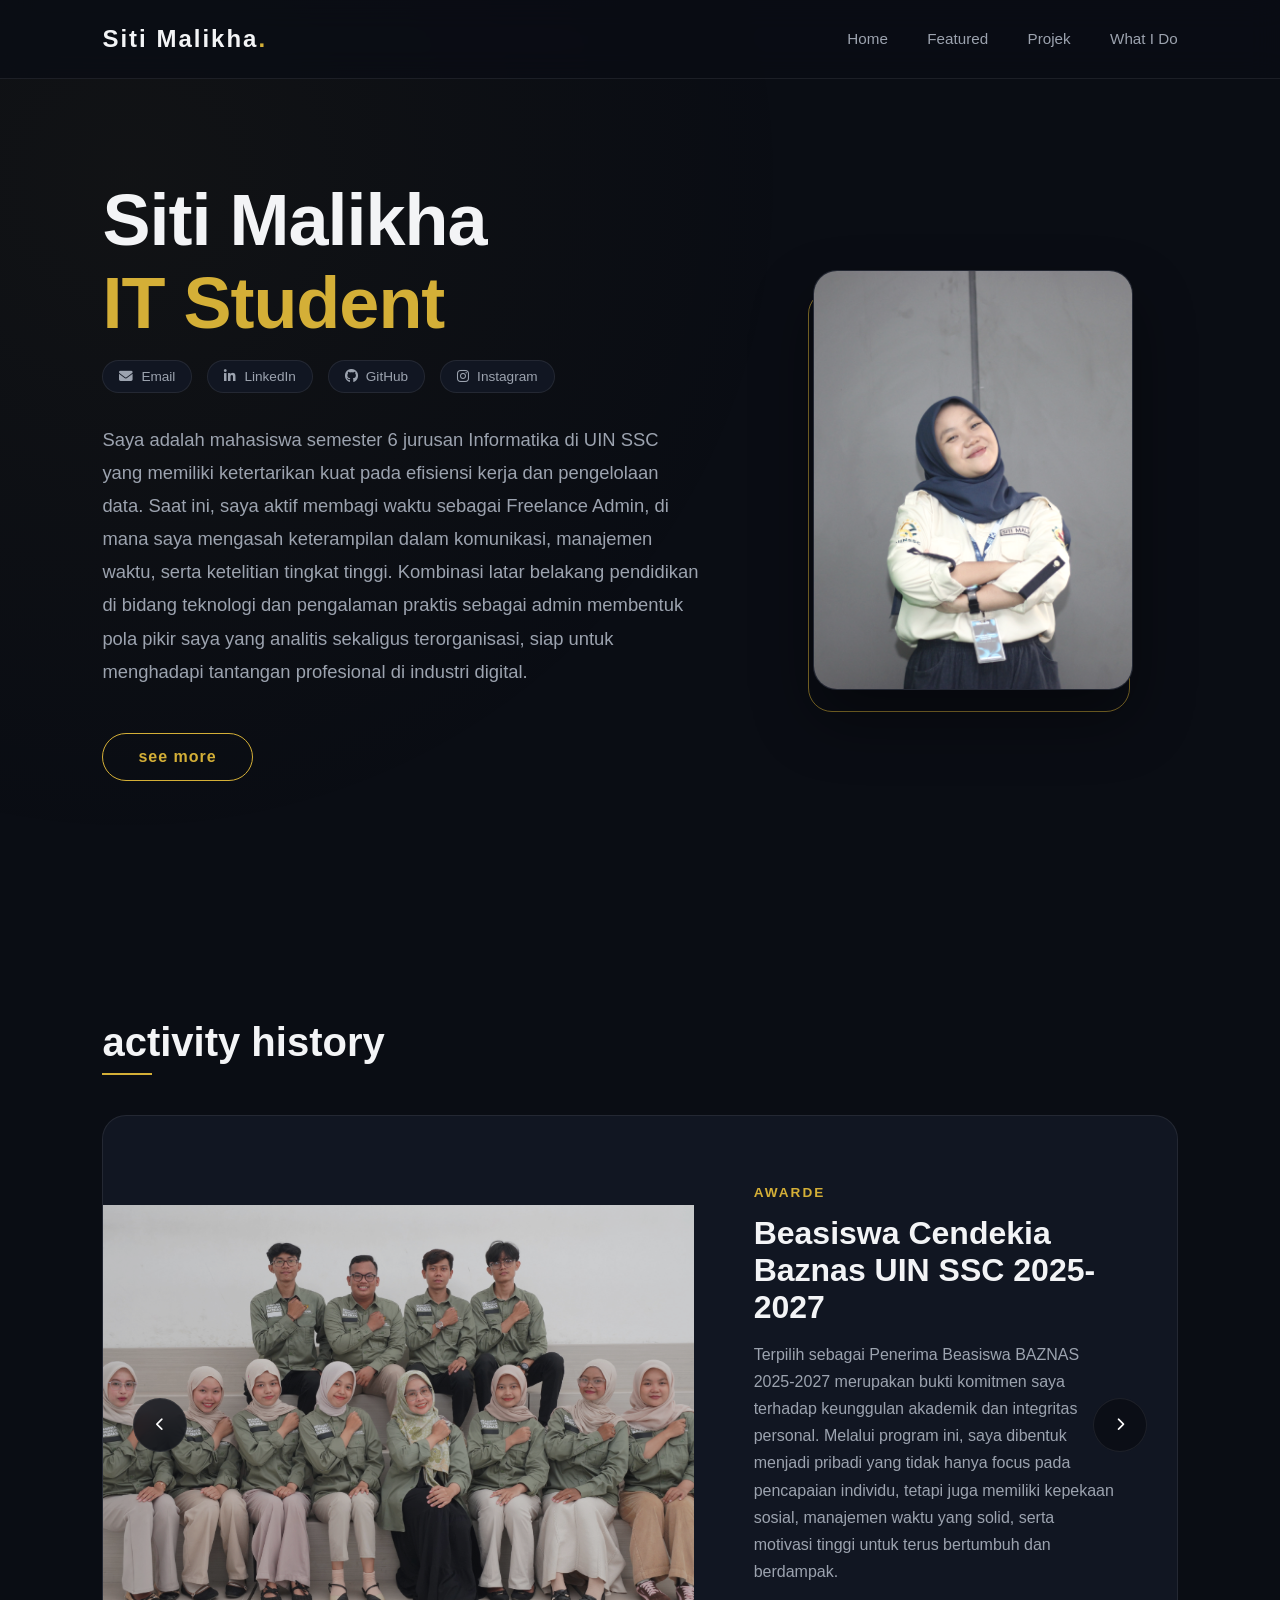
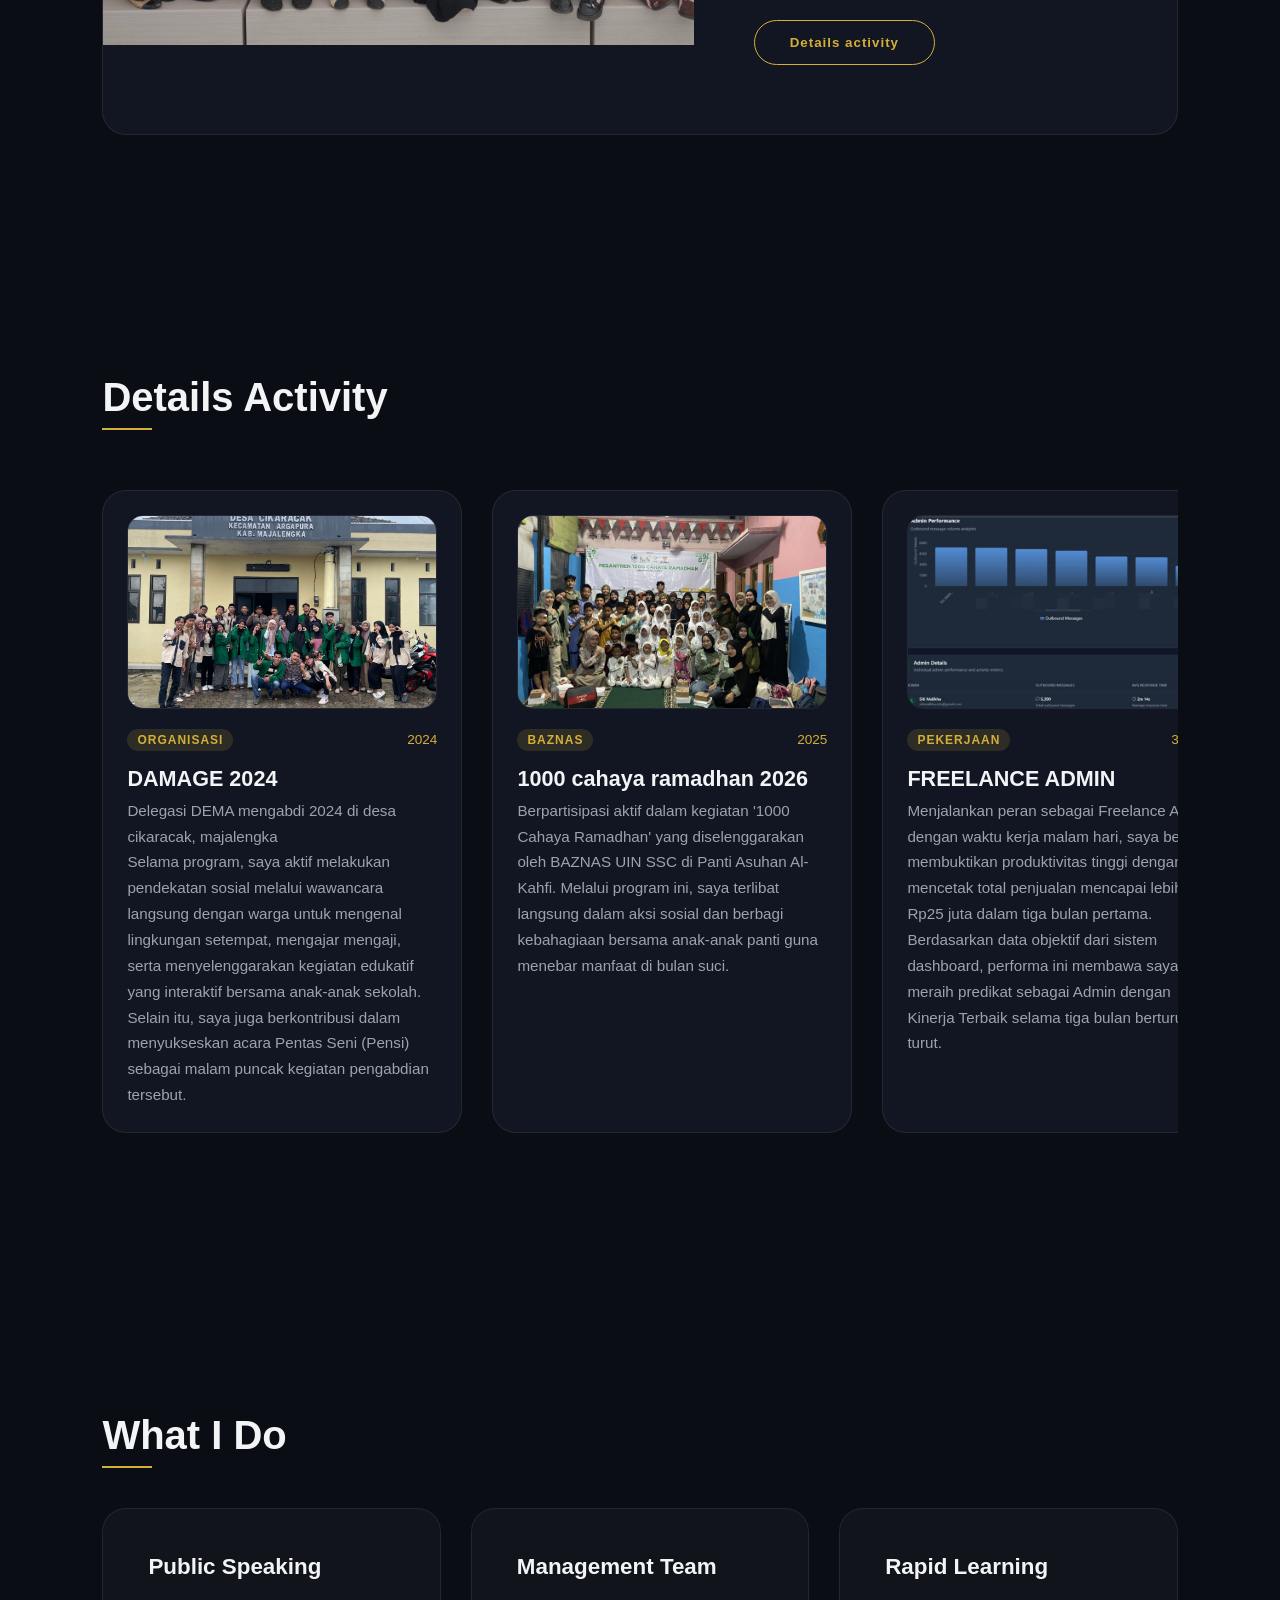
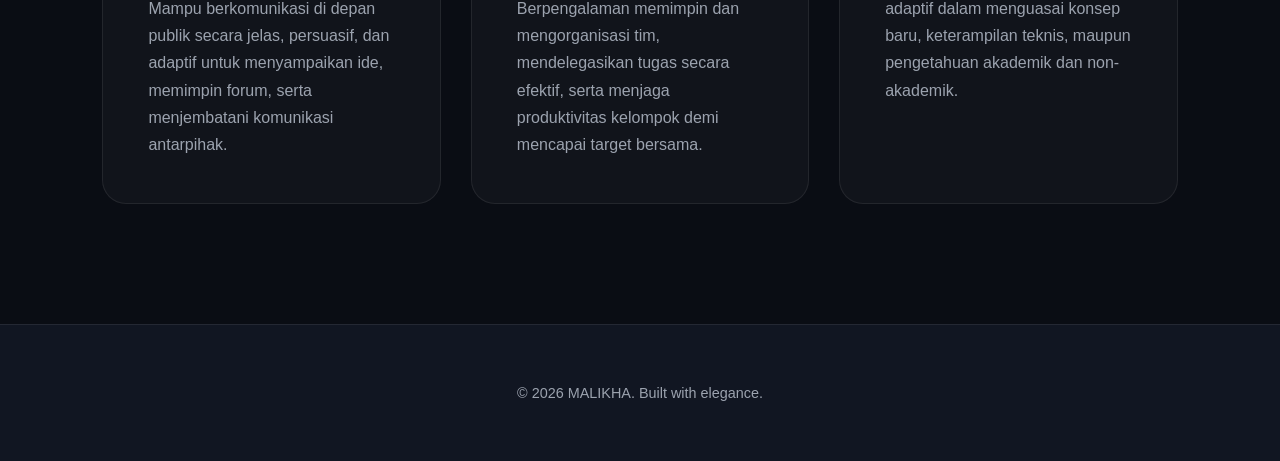
==== commit 8c284046: "git commit -m "Update index.html with new content"" ====
--- a/static-cv/index.html
+++ b/static-cv/index.html
@@ -6,7 +6,6 @@
     <title>Siti Malikha Portfolio</title>
     <link href="https://fonts.googleapis.com/css2?family=Plus+Jakarta+Sans:wght=300;400;500;600;700&display=swap" rel="stylesheet">
     <link rel="stylesheet" href="https://cdnjs.cloudflare.com/ajax/libs/font-awesome/6.4.0/css/all.min.css">
-    <!-- PERBAIKAN: Mengarah ke folder styles -->
     <link rel="stylesheet" href="styles/style.css">
 </head>
 <body>
@@ -45,13 +44,12 @@
                 Saat ini, saya aktif membagi waktu sebagai Freelance Admin, di mana saya mengasah
                 keterampilan dalam komunikasi, manajemen waktu, serta ketelitian tingkat tinggi. 
                 Kombinasi latar belakang pendidikan di bidang teknologi dan pengalaman praktis sebagai admin membentuk
-                pola pikir saya yang analitis sekaligus terorganisasi, siap untuk menghadapi tempat profesional di industri digital.</p>
+                pola pikir saya yang analitis sekaligus terorganisasi, siap untuk menghadapi tantangan profesional di industri digital.</p>
             <a href="#featured-projects" class="btn">see more</a>
         </div>
         
         <div class="photo-box-wrapper">
             <div class="photo-box">
-                <!-- PERBAIKAN: Folder styles + ekstensi .JPG -->
                 <img src="styles/foto_profil.JPG" alt="MALIKHA">
             </div>
         </div>
@@ -65,7 +63,6 @@
                 
                 <div class="slide">
                     <div class="slide-img-area">
-                        <!-- PERBAIKAN: Folder styles + ekstensi .JPG -->
                         <img src="styles/projek1.JPG" alt="BAZNAS" class="slide-img">
                     </div>
                     <div class="slide-content">
@@ -82,8 +79,7 @@
 
                 <div class="slide">
                     <div class="slide-img-area">
-                        <!-- PERBAIKAN: Folder styles -->
-                        <img src="styles/projek2.jpg" alt="Fintech Dashboard" class="slide-img">
+                        <img src="styles/projek2.jpg" alt="Freelance" class="slide-img">
                     </div>
                     <div class="slide-content">
                         <span class="tag">Work Activity</span>
@@ -97,8 +93,7 @@
 
                 <div class="slide">
                     <div class="slide-img-area">
-                        <!-- PERBAIKAN: Folder styles -->
-                        <img src="styles/projek3.jpg" alt="Fintech Dashboard" class="slide-img">
+                        <img src="styles/projek3.jpg" alt="Tugas Kuliah" class="slide-img">
                     </div>
                     <div class="slide-content">
                         <span class="tag">Project Tugas kuliah</span>
@@ -115,8 +110,7 @@
 
                 <div class="slide">
                     <div class="slide-img-area">
-                        <!-- PERBAIKAN: Folder styles -->
-                        <img src="styles/projek4.jpg" alt="Fintech Dashboard" class="slide-img">
+                        <img src="styles/projek4.jpg" alt="Organisasi" class="slide-img">
                     </div>
                     <div class="slide-content">
                         <span class="tag">Organisasi</span>
@@ -145,7 +139,6 @@
             
             <div class="project-grid-card">
                 <div class="project-card-img">
-                    <!-- PERBAIKAN: Folder styles + ekstensi .JPG -->
                     <img src="styles/DAMAGE.JPG" alt="Organisasi Event">
                 </div>
                 <div class="project-card-info">
@@ -164,7 +157,6 @@
 
             <div class="project-grid-card">
                 <div class="project-card-img">
-                    <!-- PERBAIKAN: Folder styles -->
                     <img src="styles/1000.jpg" alt="Coding Task">
                 </div>
                 <div class="project-card-info">
@@ -182,7 +174,6 @@
 
             <div class="project-grid-card">
                 <div class="project-card-img">
-                    <!-- PERBAIKAN: Folder styles -->
                     <img src="styles/pekerjaan.jpeg" alt="Work Project">
                 </div>
                 <div class="project-card-info">
@@ -201,7 +192,6 @@
 
             <div class="project-grid-card">
                 <div class="project-card-img">
-                    <!-- PERBAIKAN: Folder styles -->
                     <img src="styles/ppl.jpeg" alt="Fullstack Project">
                 </div>
                 <div class="project-card-info">
@@ -216,7 +206,6 @@
 
             <div class="project-grid-card">
                 <div class="project-card-img">
-                    <!-- PERBAIKAN: Folder styles + ekstensi .jpg -->
                     <img src="styles/FIG.jpg" alt="Fullstack Project">
                 </div>
                 <div class="project-card-info">
@@ -236,7 +225,6 @@
 
             <div class="project-grid-card">
                 <div class="project-card-img">
-                    <!-- PERBAIKAN: Folder styles -->
                     <img src="styles/AWS.jpeg" alt="Mobile UI">
                 </div>
                 <div class="project-card-info">
